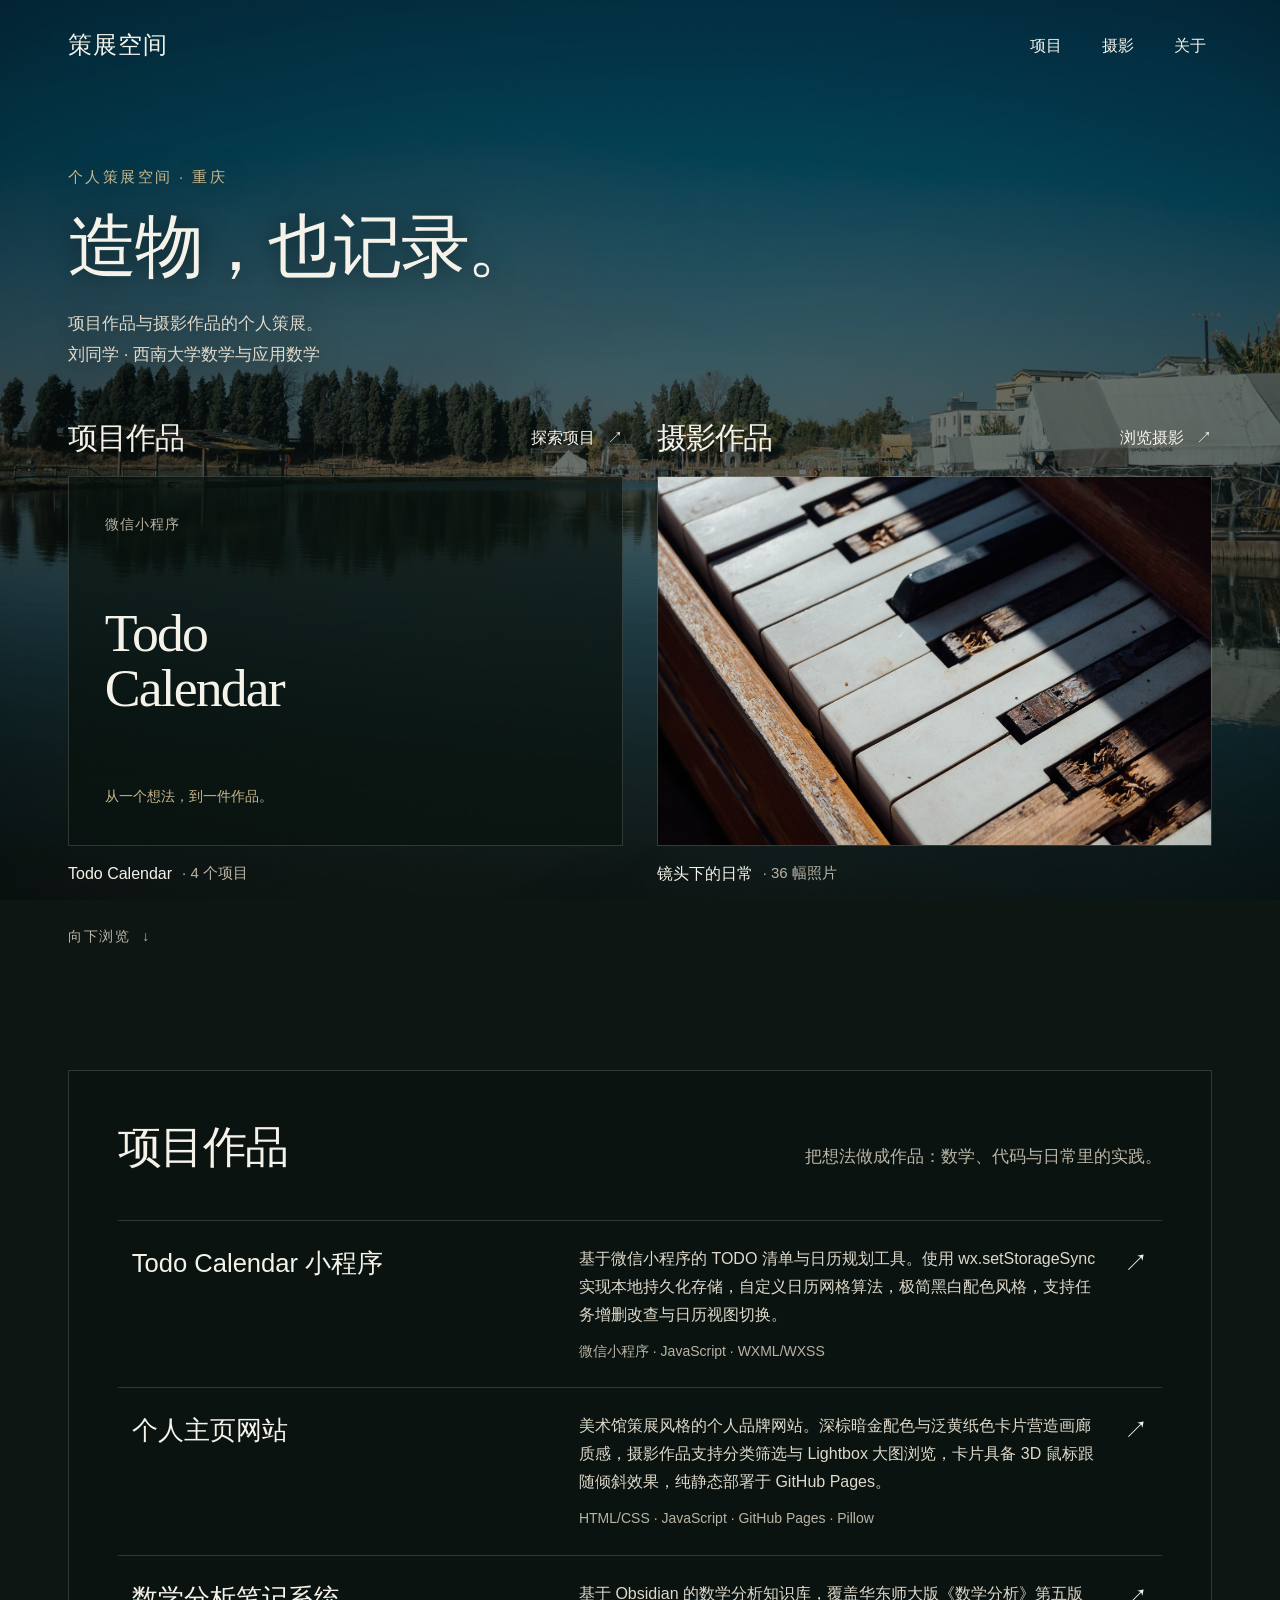
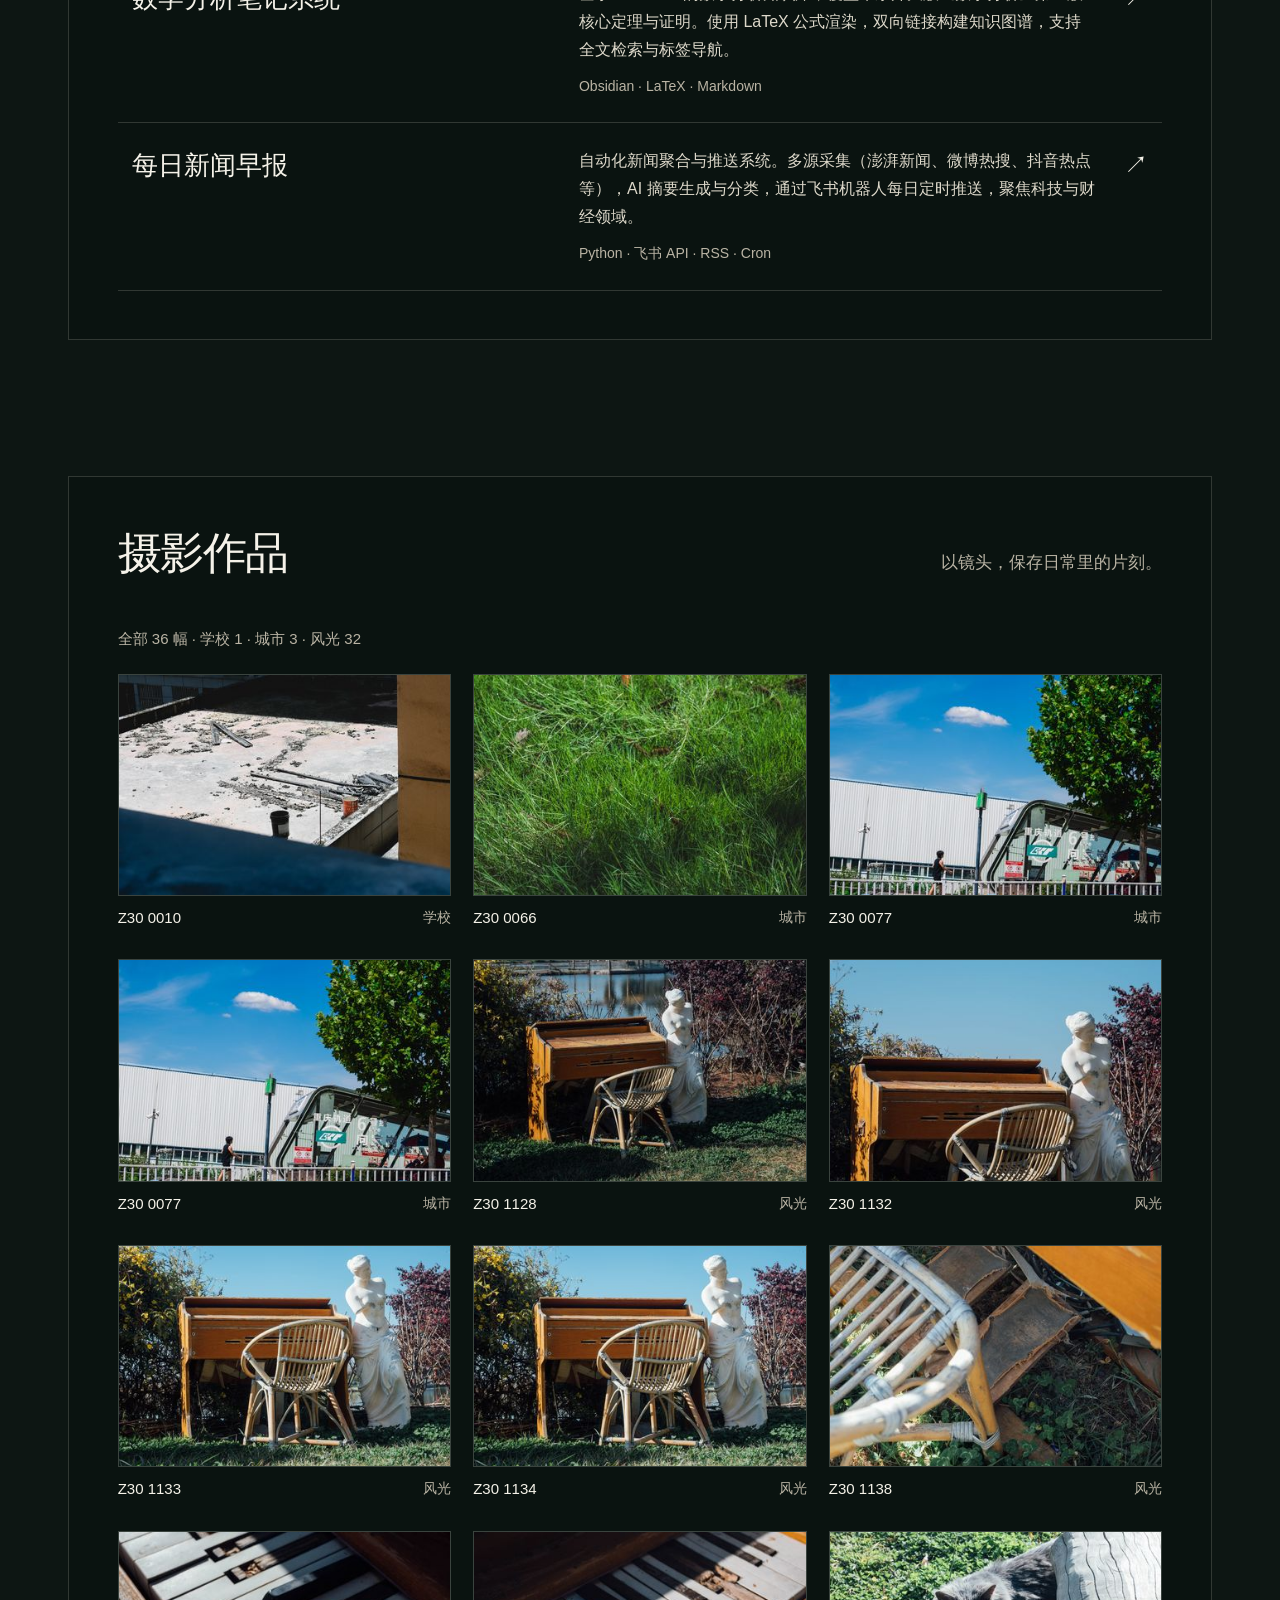
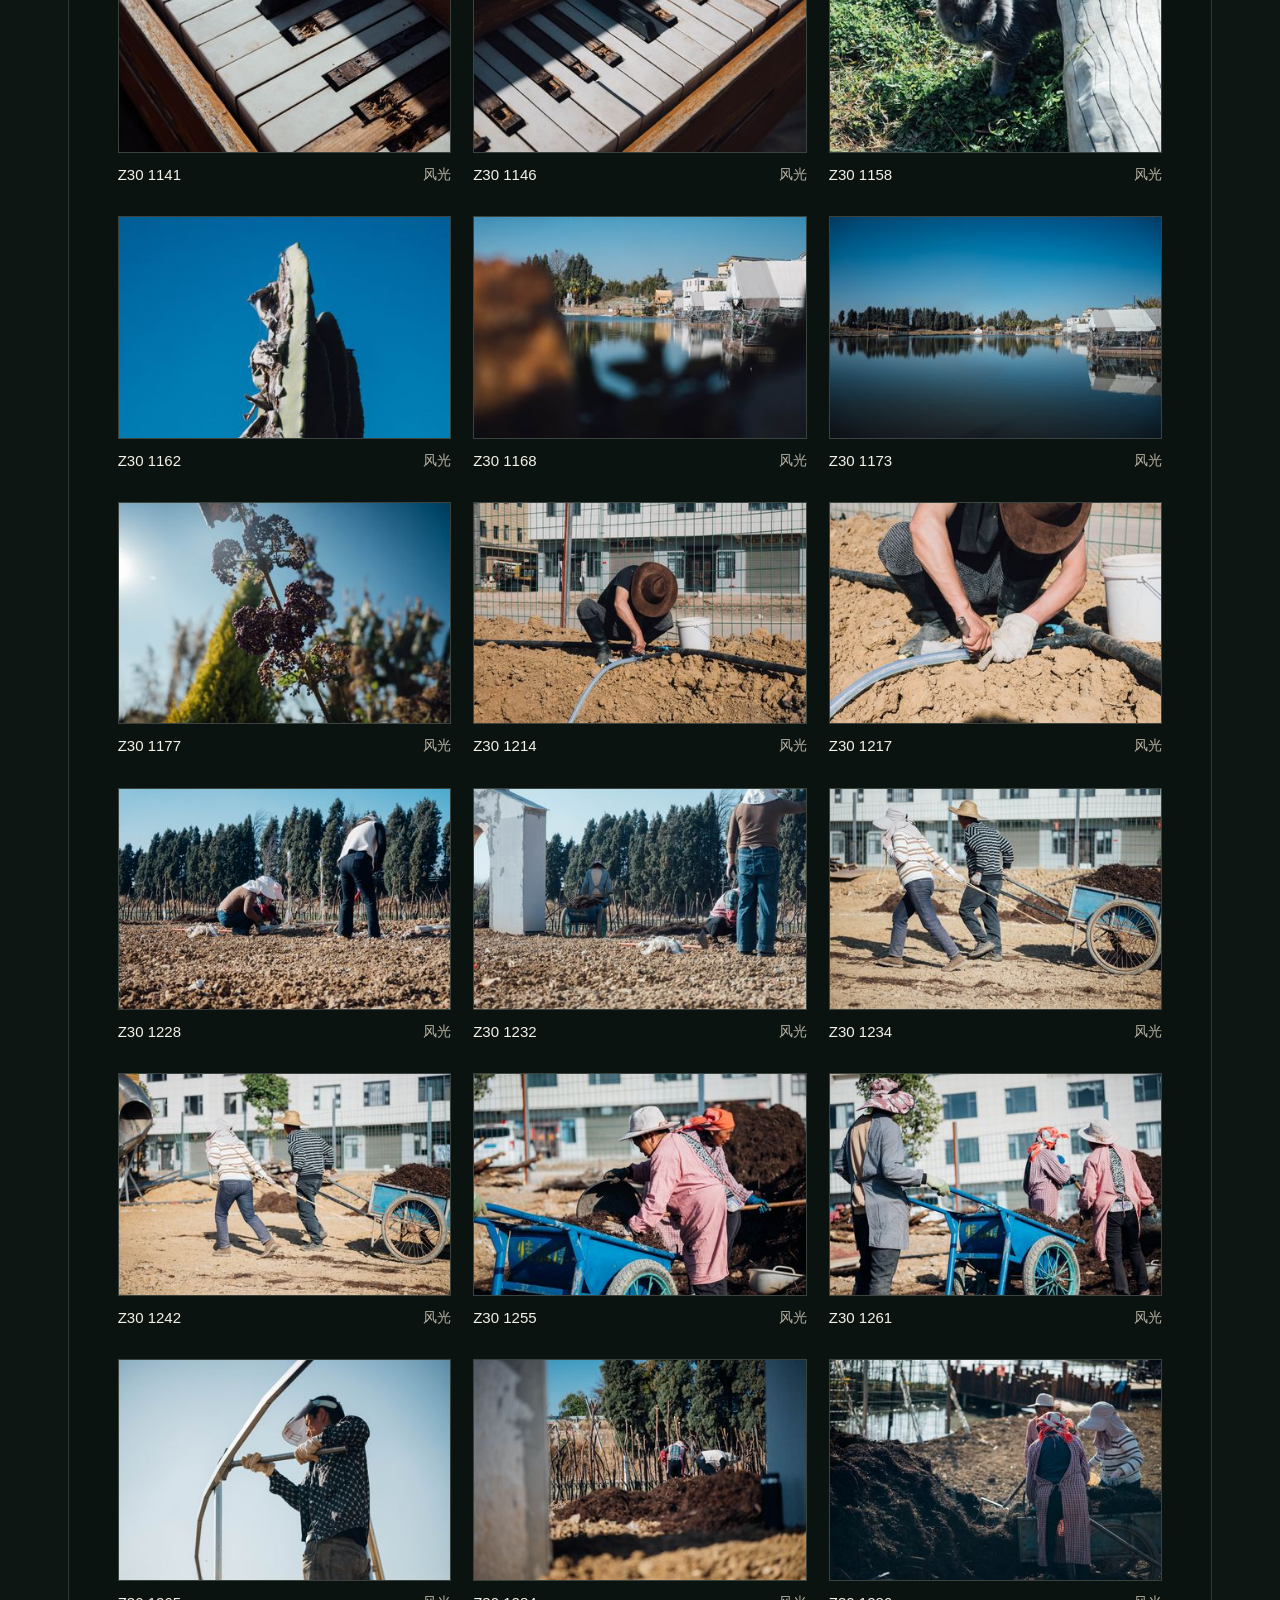
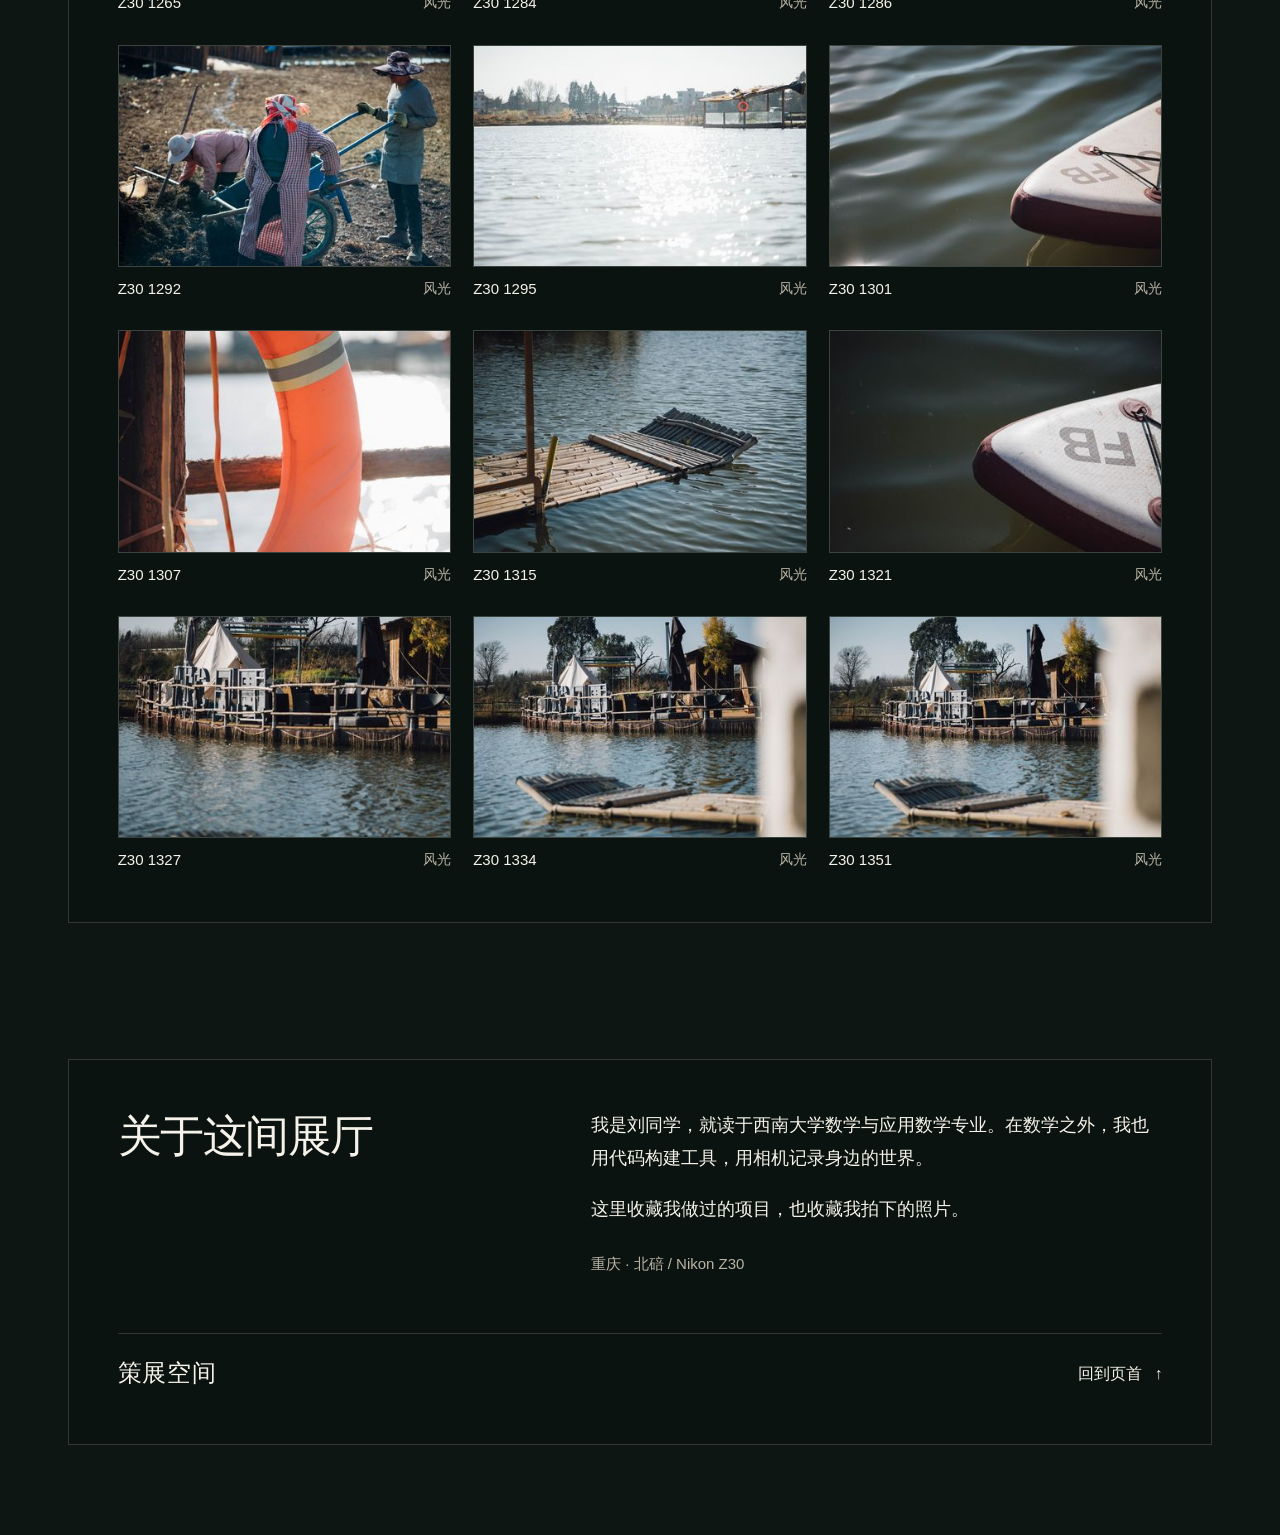
==== demo-wallpaper.html @ 6411c8fb "feat: add full-viewport wallpaper demo with rotating local wallpapers Independent demo-wallpaper pag" ====
<!DOCTYPE html>
<html lang="zh-CN">
<head>
  <meta charset="UTF-8">
  <meta name="viewport" content="width=device-width, initial-scale=1.0">
  <meta name="description" content="刘同学的个人策展空间：全屏壁纸背景下的项目作品与摄影作品。">
  <meta name="theme-color" content="#0b1310">
  <title>策展空间 · 项目与摄影（壁纸版）</title>
  <link rel="icon" href="data:image/svg+xml,%3Csvg xmlns='http://www.w3.org/2000/svg' viewBox='0 0 80 80'%3E%3Crect width='80' height='80' fill='%23192521'/%3E%3Ctext x='40' y='56' text-anchor='middle' font-size='48' fill='%23F2F3EF' font-family='serif'%3E策%3C/text%3E%3C/svg%3E">
  <link rel="stylesheet" href="css/reset.css">
  <link rel="stylesheet" href="css/demo-wallpaper.css">
  <noscript><style>.js-loading { display: none; }</style></noscript>
  <script src="js/demo-wallpaper.js" defer></script>
</head>
<body>
  <div class="wallpaper" aria-hidden="true">
    <div class="wallpaper__image" id="wallpaper-image"></div>
    <div class="wallpaper__scrim"></div>
  </div>

  <a class="skip-link" href="#main">跳到作品</a>

  <header class="hero" id="home">
    <div class="shell">
      <div class="site-nav" data-enter style="--enter-delay: 0ms">
        <a class="wordmark" href="#home" aria-label="策展空间，返回页首">策展空间</a>
        <nav class="site-nav__links" aria-label="主导航">
          <a href="#projects">项目</a>
          <a href="#photography">摄影</a>
          <a href="#about">关于</a>
        </nav>
      </div>

      <div class="hero__intro">
        <p class="hero__eyebrow" data-enter style="--enter-delay: 60ms">个人策展空间 · 重庆</p>
        <h1 data-enter style="--enter-delay: 120ms">造物，也记录。</h1>
        <p class="hero__lede" data-enter style="--enter-delay: 180ms">项目作品与摄影作品的个人策展。<br>刘同学 · 西南大学数学与应用数学</p>
      </div>

      <div class="portals">
        <article class="portal" data-enter style="--enter-delay: 240ms">
          <div class="portal__heading">
            <h2>项目作品</h2>
            <a class="action-link" href="#projects">探索项目 <span aria-hidden="true">↗</span></a>
          </div>
          <a class="portal__media project-cover" id="featured-project-cover" href="#projects" aria-label="查看项目作品">
            <span class="project-cover__kind" id="featured-project-kind">微信小程序</span>
            <span class="project-cover__title" id="featured-project-name" aria-hidden="true">Todo<br>Calendar</span>
            <span class="project-cover__note">从一个想法，到一件作品。</span>
          </a>
          <p class="portal__caption">
            <span id="featured-project-title">Todo Calendar</span>
            <span class="portal__meta" id="project-count">· 4 个项目</span>
          </p>
        </article>

        <article class="portal" data-enter style="--enter-delay: 300ms">
          <div class="portal__heading">
            <h2>摄影作品</h2>
            <a class="action-link" href="#photography">浏览摄影 <span aria-hidden="true">↗</span></a>
          </div>
          <a class="portal__media photo-cover" href="#photography" aria-label="浏览摄影作品">
            <img id="featured-photo" src="photos/full/photo_048.jpg" alt="摄影作品：旧钢琴琴键" width="2000" height="1333" fetchpriority="high">
          </a>
          <p class="portal__caption">
            <span>镜头下的日常</span>
            <span class="portal__meta" id="photo-count">· 36 幅照片</span>
          </p>
        </article>
      </div>

      <p class="hero__scroll" data-enter style="--enter-delay: 360ms">向下浏览 <span aria-hidden="true">↓</span></p>
    </div>
  </header>

  <main id="main">
    <section class="chapter" id="projects" aria-labelledby="projects-heading">
      <div class="shell">
        <div class="panel reveal">
          <div class="section-heading">
            <h2 id="projects-heading">项目作品</h2>
            <p>把想法做成作品：数学、代码与日常里的实践。</p>
          </div>
          <div class="project-list" id="wallpaper-projects" aria-live="polite">
            <p class="status js-loading">正在整理项目作品…</p>
          </div>
          <noscript>
            <p class="status">启用 JavaScript 后可浏览完整项目清单。页面介绍与两个入口仍可阅读，也可以访问 <a href="index.html#projects">正式首页的项目区</a>。</p>
          </noscript>
        </div>
      </div>
    </section>

    <section class="chapter" id="photography" aria-labelledby="photography-heading">
      <div class="shell">
        <div class="panel reveal">
          <div class="section-heading">
            <h2 id="photography-heading">摄影作品</h2>
            <p>以镜头，保存日常里的片刻。</p>
          </div>
          <p class="photo-summary" id="wallpaper-photo-summary" aria-live="polite"></p>
          <div class="photo-grid" id="wallpaper-photos" aria-live="polite">
            <p class="status js-loading">正在整理摄影作品…</p>
          </div>
          <noscript>
            <p class="status">摄影合集需要启用 JavaScript。页面介绍与两个入口仍可正常阅读，也可以访问 <a href="index.html#photography">正式首页的摄影区</a>。</p>
          </noscript>
        </div>
      </div>
    </section>

    <section class="chapter chapter--about" id="about" aria-labelledby="about-heading">
      <div class="shell">
        <div class="panel panel--about reveal">
          <div class="about-content">
            <h2 id="about-heading">关于这间展厅</h2>
            <div class="about-copy">
              <p>我是刘同学，就读于西南大学数学与应用数学专业。在数学之外，我也用代码构建工具，用相机记录身边的世界。</p>
              <p>这里收藏我做过的项目，也收藏我拍下的照片。</p>
              <span class="about-location">重庆 · 北碚 / Nikon Z30</span>
            </div>
          </div>
          <footer class="site-footer">
            <a class="wordmark" href="#home">策展空间</a>
            <a class="action-link" href="#home">回到页首 <span aria-hidden="true">↑</span></a>
          </footer>
        </div>
      </div>
    </section>
  </main>
</body>
</html>
---- css/demo-wallpaper.css ----
/* Full-viewport wallpaper demo; production styles stay untouched.
   Background mechanism adapted from dmego/home.github.io (MIT, Copyright (c) 2017 Dmego):
   fixed cover image layer, separate dark scrim, content scrolling above.
   Implementation and styles are written for this project. */
:root {
  --wp-ink: #f5f2e9;
  --wp-ink-soft: #ded9cb;
  --wp-ink-muted: #bab4a5;
  --wp-brass: #c8b88f;
  --wp-scrim-opacity: 0.55;
  --wp-panel: rgba(11, 20, 16, 0.78);
  --wp-line: rgba(245, 242, 233, 0.16);
  --wp-serif: "Songti SC", "STSong", "Noto Serif SC", "SimSun", Georgia, serif;
  --wp-sans: "PingFang SC", "Microsoft YaHei", "Segoe UI", -apple-system, BlinkMacSystemFont, sans-serif;
  --wp-gap: clamp(18px, 2.6vw, 36px);
}

html {
  scroll-behavior: smooth;
  scroll-padding-top: 24px;
  background-color: #0d1613;
}

body {
  position: relative;
  min-height: 100vh;
  overflow-x: hidden;
  color: var(--wp-ink);
  font-family: var(--wp-sans);
  font-size: 17px;
  line-height: 1.75;
  background: transparent;
  -webkit-font-smoothing: antialiased;
}

a { text-underline-offset: .25em; }
a:focus-visible { outline: 2px solid var(--wp-brass); outline-offset: 5px; }

.shell {
  width: 100%;
  max-width: 1240px;
  margin-inline: auto;
  padding-inline: clamp(20px, 4vw, 48px);
}

/* Fixed wallpaper layer: image below scrim, neither receives pointer events.
   The CSS default is the first entry of WALLPAPERS in js/demo-wallpaper.js. */
.wallpaper {
  position: fixed;
  top: 0;
  left: 0;
  width: 100%;
  height: 100vh;
  height: 100lvh;
  z-index: 0;
  overflow: hidden;
  background: #0d1613;
  pointer-events: none;
}

.wallpaper__image {
  position: absolute;
  inset: 0;
  background-color: #0d1613;
  background-image: url("../photos/full/photo_053.jpg");
  background-position: center center;
  background-size: cover;
  background-repeat: no-repeat;
}

.wallpaper__scrim {
  position: absolute;
  inset: 0;
  background: #071009;
  opacity: var(--wp-scrim-opacity);
}

header,
main { position: relative; z-index: 1; }

.skip-link {
  position: fixed;
  top: 12px;
  left: 12px;
  z-index: 20;
  padding: 10px 16px;
  color: #0b1310;
  background: var(--wp-ink);
  transform: translateY(-180%);
}
.skip-link:focus { transform: translateY(0); }

/* Hero */
.hero {
  min-height: 100svh;
  padding-bottom: clamp(36px, 6vh, 68px);
  display: flex;
  flex-direction: column;
  justify-content: center;
}
.site-nav {
  min-height: 92px;
  display: flex;
  align-items: center;
  justify-content: space-between;
  gap: 24px;
}
.wordmark {
  font-family: var(--wp-serif);
  font-size: 24px;
  line-height: 1.3;
  letter-spacing: .035em;
  white-space: nowrap;
}
.site-nav__links { display: flex; align-items: center; gap: 28px; }
.site-nav__links a {
  min-width: 44px;
  min-height: 44px;
  display: inline-flex;
  align-items: center;
  justify-content: center;
  font-size: 16px;
}
.site-nav__links a:hover { color: var(--wp-brass); }

.hero__intro {
  max-width: 900px;
  padding-block: clamp(44px, 8vh, 104px) clamp(32px, 5vh, 56px);
  text-shadow: 0 1px 24px rgba(4, 10, 7, .55);
}
.hero__eyebrow {
  margin-bottom: 18px;
  color: var(--wp-brass);
  font-size: 15px;
  letter-spacing: .16em;
}
h1,
h2 {
  font-family: var(--wp-serif);
  font-weight: 400;
  letter-spacing: -.035em;
}
h1 {
  font-size: clamp(38px, 5.4vw, 78px);
  line-height: 1.12;
}
.hero__lede {
  margin-top: 22px;
  max-width: 32em;
  color: var(--wp-ink-soft);
  line-height: 1.85;
}

.portals {
  display: grid;
  grid-template-columns: repeat(2, minmax(0, 1fr));
  gap: var(--wp-gap);
}
.portal { min-width: 0; }
.portal__heading {
  display: flex;
  align-items: center;
  justify-content: space-between;
  gap: 16px;
  margin-bottom: 16px;
}
.portal__heading h2 { font-size: 30px; line-height: 1.3; }
.action-link {
  min-height: 44px;
  display: inline-flex;
  align-items: center;
  gap: 12px;
  font-size: 16px;
}
.action-link span { display: inline-block; }
.portal__media {
  width: 100%;
  aspect-ratio: 3 / 2;
  display: flex;
  overflow: hidden;
  border: 1px solid var(--wp-line);
}
.project-cover {
  flex-direction: column;
  align-items: flex-start;
  justify-content: space-between;
  padding: clamp(22px, 2.8vw, 40px);
  background: rgba(9, 18, 14, .72);
}
.project-cover__kind { color: var(--wp-ink-muted); font-size: 14px; letter-spacing: .08em; }
.project-cover__title {
  font-family: Georgia, var(--wp-serif);
  font-size: clamp(36px, 4.2vw, 62px);
  line-height: 1.02;
  letter-spacing: -.035em;
}
.project-cover__title span { display: block; }
.project-cover__note { color: var(--wp-brass); font-size: 14px; }
.photo-cover img {
  width: 100%;
  height: 100%;
  object-fit: cover;
  object-position: center 55%;
}
.portal__caption {
  display: flex;
  flex-wrap: wrap;
  gap: 4px 10px;
  margin-top: 14px;
  font-size: 16px;
}
.portal__meta { color: var(--wp-ink-muted); font-size: 15px; }

.hero__scroll {
  margin-top: clamp(28px, 4vh, 44px);
  color: var(--wp-ink-muted);
  font-size: 14px;
  letter-spacing: .12em;
}
.hero__scroll span { display: inline-block; margin-left: 6px; }

/* Chapters: translucent panels let the wallpaper remain visible at the edges and between sections. */
.chapter { padding-block: clamp(36px, 5.5vw, 68px); }
.chapter--about { padding-bottom: clamp(48px, 7vw, 96px); }
.panel {
  padding: clamp(22px, 3.8vw, 52px);
  background: var(--wp-panel);
  border: 1px solid var(--wp-line);
}
.section-heading {
  display: flex;
  align-items: baseline;
  justify-content: space-between;
  gap: 24px;
  margin-bottom: clamp(28px, 4vw, 44px);
}
.section-heading h2,
.about-content h2 { font-size: clamp(30px, 3.4vw, 46px); line-height: 1.28; }
.section-heading p { max-width: 30em; color: var(--wp-ink-muted); }

.project-list { border-bottom: 1px solid var(--wp-line); }
.project-entry {
  display: grid;
  grid-template-columns: minmax(0, .9fr) minmax(0, 1.1fr) 28px;
  gap: 24px;
  align-items: start;
  padding: 24px 14px;
  border-top: 1px solid var(--wp-line);
}
.project-entry h3 {
  font-size: clamp(21px, 2vw, 27px);
  font-weight: 500;
  line-height: 1.45;
}
.project-entry__description { max-width: 48em; color: var(--wp-ink-soft); font-size: 16px; }
.project-entry__tags { margin-top: 10px; color: var(--wp-ink-muted); font-size: 14px; }
.project-entry__arrow { justify-self: end; font-size: 24px; line-height: 1.5; }

.photo-summary { margin-bottom: 22px; color: var(--wp-ink-muted); font-size: 15px; }
.photo-grid {
  display: grid;
  grid-template-columns: repeat(3, minmax(0, 1fr));
  gap: 28px 22px;
}
.photo-work { min-width: 0; margin: 0; }
.photo-work img {
  width: 100%;
  height: auto;
  aspect-ratio: 3 / 2;
  object-fit: cover;
  background: #16211c;
  border: 1px solid var(--wp-line);
}
.photo-work figcaption {
  display: flex;
  flex-wrap: wrap;
  justify-content: space-between;
  gap: 2px 14px;
  margin-top: 9px;
  font-size: 15px;
}
.photo-work__category { color: var(--wp-ink-muted); font-size: 14px; }

.status { padding-block: 16px; color: var(--wp-ink-soft); }
.status a { text-decoration: underline; }
.photo-grid > .status { grid-column: 1 / -1; }

.about-content {
  display: grid;
  grid-template-columns: .85fr 1.15fr;
  gap: clamp(24px, 4vw, 56px);
}
.about-copy p { max-width: 36em; font-size: 18px; line-height: 1.85; }
.about-copy p + p { margin-top: 18px; }
.about-location { display: block; margin-top: 24px; color: var(--wp-ink-muted); font-size: 15px; }
.site-footer {
  display: flex;
  align-items: center;
  justify-content: space-between;
  gap: 24px;
  margin-top: clamp(32px, 5vw, 56px);
  padding-top: 18px;
  border-top: 1px solid var(--wp-line);
}

/* Restrained feedback, limited to transform/opacity and disabled for reduced motion. */
@media (prefers-reduced-motion: no-preference) {
  [data-enter] {
    animation: wallpaper-rise 700ms cubic-bezier(.22, 1, .36, 1) both;
    animation-delay: var(--enter-delay, 0ms);
  }
  .reveal.is-revealed { animation: wallpaper-rise 700ms cubic-bezier(.22, 1, .36, 1) both; }
  .action-link span,
  .project-entry__arrow { transition: transform 180ms ease-out; }
  .action-link:hover span,
  .action-link:focus-visible span,
  .project-entry:hover .project-entry__arrow,
  .project-entry:focus-visible .project-entry__arrow { transform: translate(3px, -3px); }
  .photo-cover img { transition: transform 240ms ease-out; }
  .photo-cover:hover img,
  .photo-cover:focus-visible img { transform: scale(1.02); }
  .project-entry { transition: background-color 180ms ease-out; }
  .project-entry:hover { background: rgba(245, 242, 233, .05); }
  .photo-work img { transition: transform 240ms ease-out; }
  .photo-work:hover img { transform: scale(1.015); }
}

@keyframes wallpaper-rise {
  from { opacity: 0; transform: translateY(18px); }
  to { opacity: 1; transform: translateY(0); }
}

@media (prefers-reduced-motion: reduce) {
  html { scroll-behavior: auto; }
  .skip-link { transition: none; }
}

@media (max-width: 900px) {
  .hero { justify-content: flex-start; }
  .hero__intro { padding-block: clamp(36px, 7vh, 76px) clamp(26px, 4vh, 44px); }
  .photo-grid { grid-template-columns: repeat(2, minmax(0, 1fr)); }
  .project-entry { grid-template-columns: minmax(0, .9fr) minmax(0, 1.1fr) 22px; gap: 18px; }
  .about-content { grid-template-columns: 1fr; gap: 20px; }
}

@media (max-width: 540px) {
  body { font-size: 16px; }
  .shell { padding-inline: 16px; }
  .site-nav { min-height: 68px; gap: 12px; }
  .wordmark { font-size: 20px; }
  .site-nav__links { gap: 10px; }
  .site-nav__links a { min-width: 44px; font-size: 15px; }
  .hero { padding-bottom: 30px; }
  .hero__intro { padding-block: 34px 24px; }
  .hero__eyebrow { margin-bottom: 12px; font-size: 13px; }
  h1 { font-size: clamp(34px, 9vw, 44px); }
  .hero__lede { margin-top: 14px; font-size: 16px; }
  .portals { gap: 12px; }
  .portal__heading { flex-direction: column; align-items: flex-start; gap: 0; margin-bottom: 8px; }
  .portal__heading h2 { font-size: 23px; }
  .action-link { font-size: 14px; gap: 8px; }
  .portal__media { aspect-ratio: 1 / 1; }
  .project-cover { padding: 14px; }
  .project-cover__title { font-size: clamp(19px, 5.8vw, 27px); }
  .project-cover__kind { font-size: 12px; letter-spacing: .04em; }
  .project-cover__note { display: none; }
  .portal__caption { flex-direction: column; gap: 0; margin-top: 10px; font-size: 15px; line-height: 1.5; }
  .portal__meta { font-size: 14px; }
  .hero__scroll { margin-top: 22px; font-size: 13px; }
  .chapter { padding-block: 20px; }
  .chapter--about { padding-bottom: 32px; }
  .panel { padding: 18px 16px; }
  .section-heading { flex-direction: column; align-items: flex-start; gap: 8px; margin-bottom: 24px; }
  .section-heading h2,
  .about-content h2 { font-size: 30px; }
  .section-heading p { font-size: 15px; }
  .project-entry { grid-template-columns: minmax(0, 1fr) 22px; gap: 10px; padding: 18px 6px; }
  .project-entry h3 { font-size: 21px; }
  .project-entry__body { grid-column: 1 / -1; grid-row: 2; }
  .project-entry__arrow { grid-column: 2; grid-row: 1; font-size: 22px; }
  .project-entry__description { font-size: 15px; }
  .project-entry__tags { margin-top: 8px; font-size: 13px; }
  .photo-summary { margin-bottom: 16px; font-size: 14px; }
  .photo-grid { gap: 20px 12px; }
  .photo-work figcaption { flex-direction: column; gap: 0; font-size: 14px; }
  .photo-work__category { font-size: 13px; }
  .about-copy p { font-size: 16px; }
  .about-location { margin-top: 18px; font-size: 14px; }
  .site-footer { margin-top: 28px; }
}
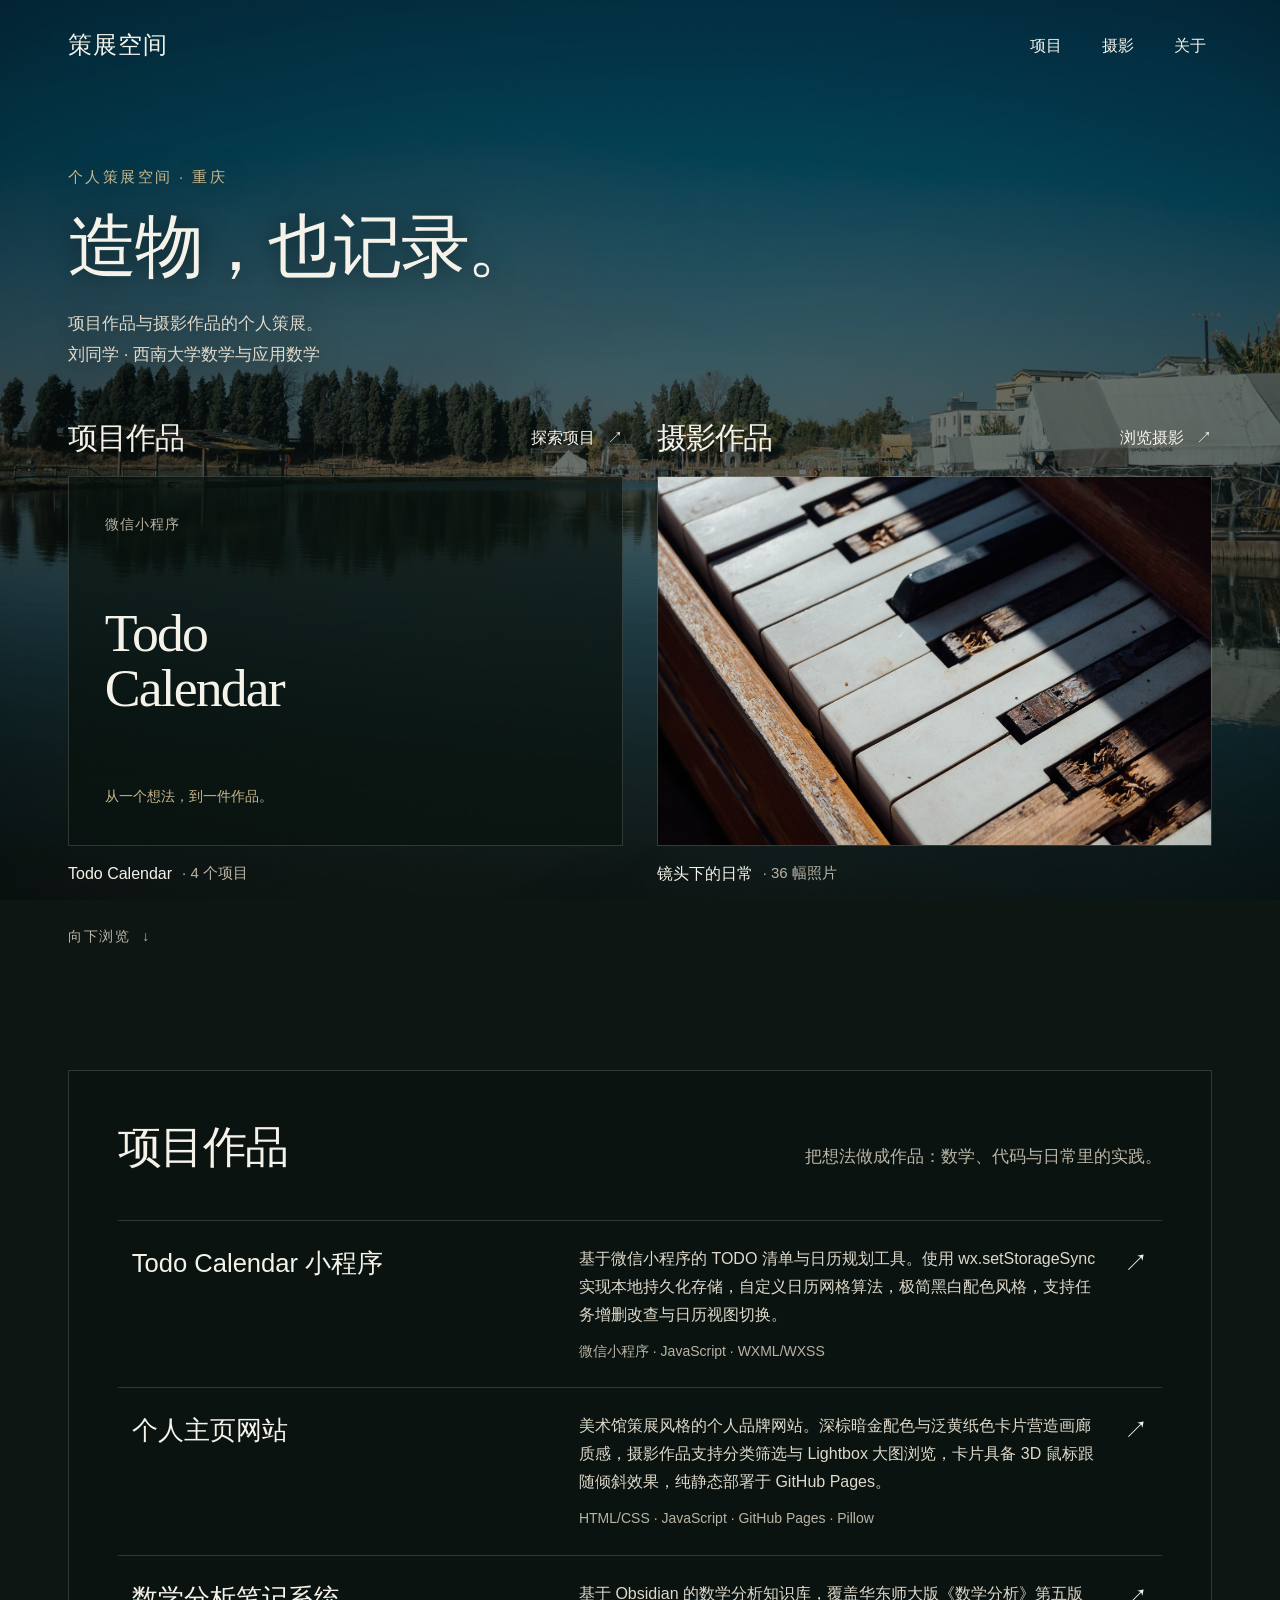
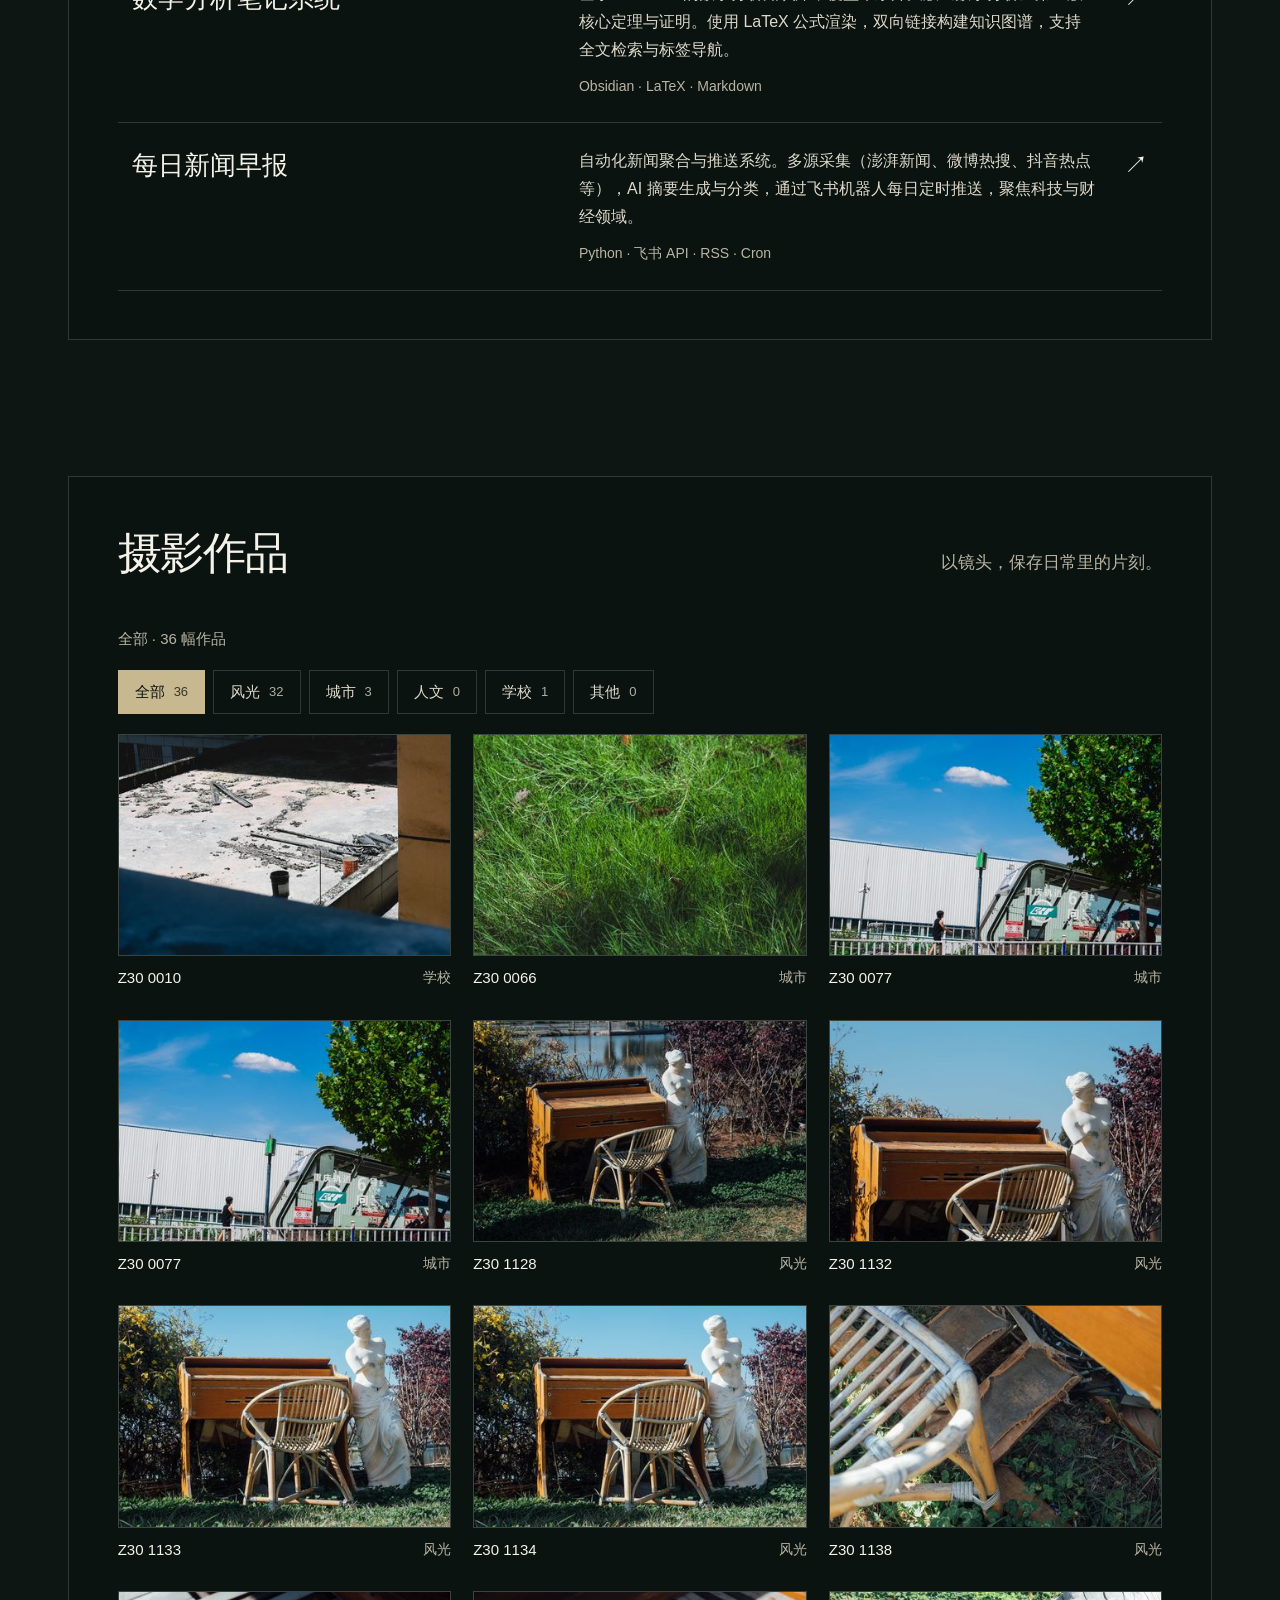
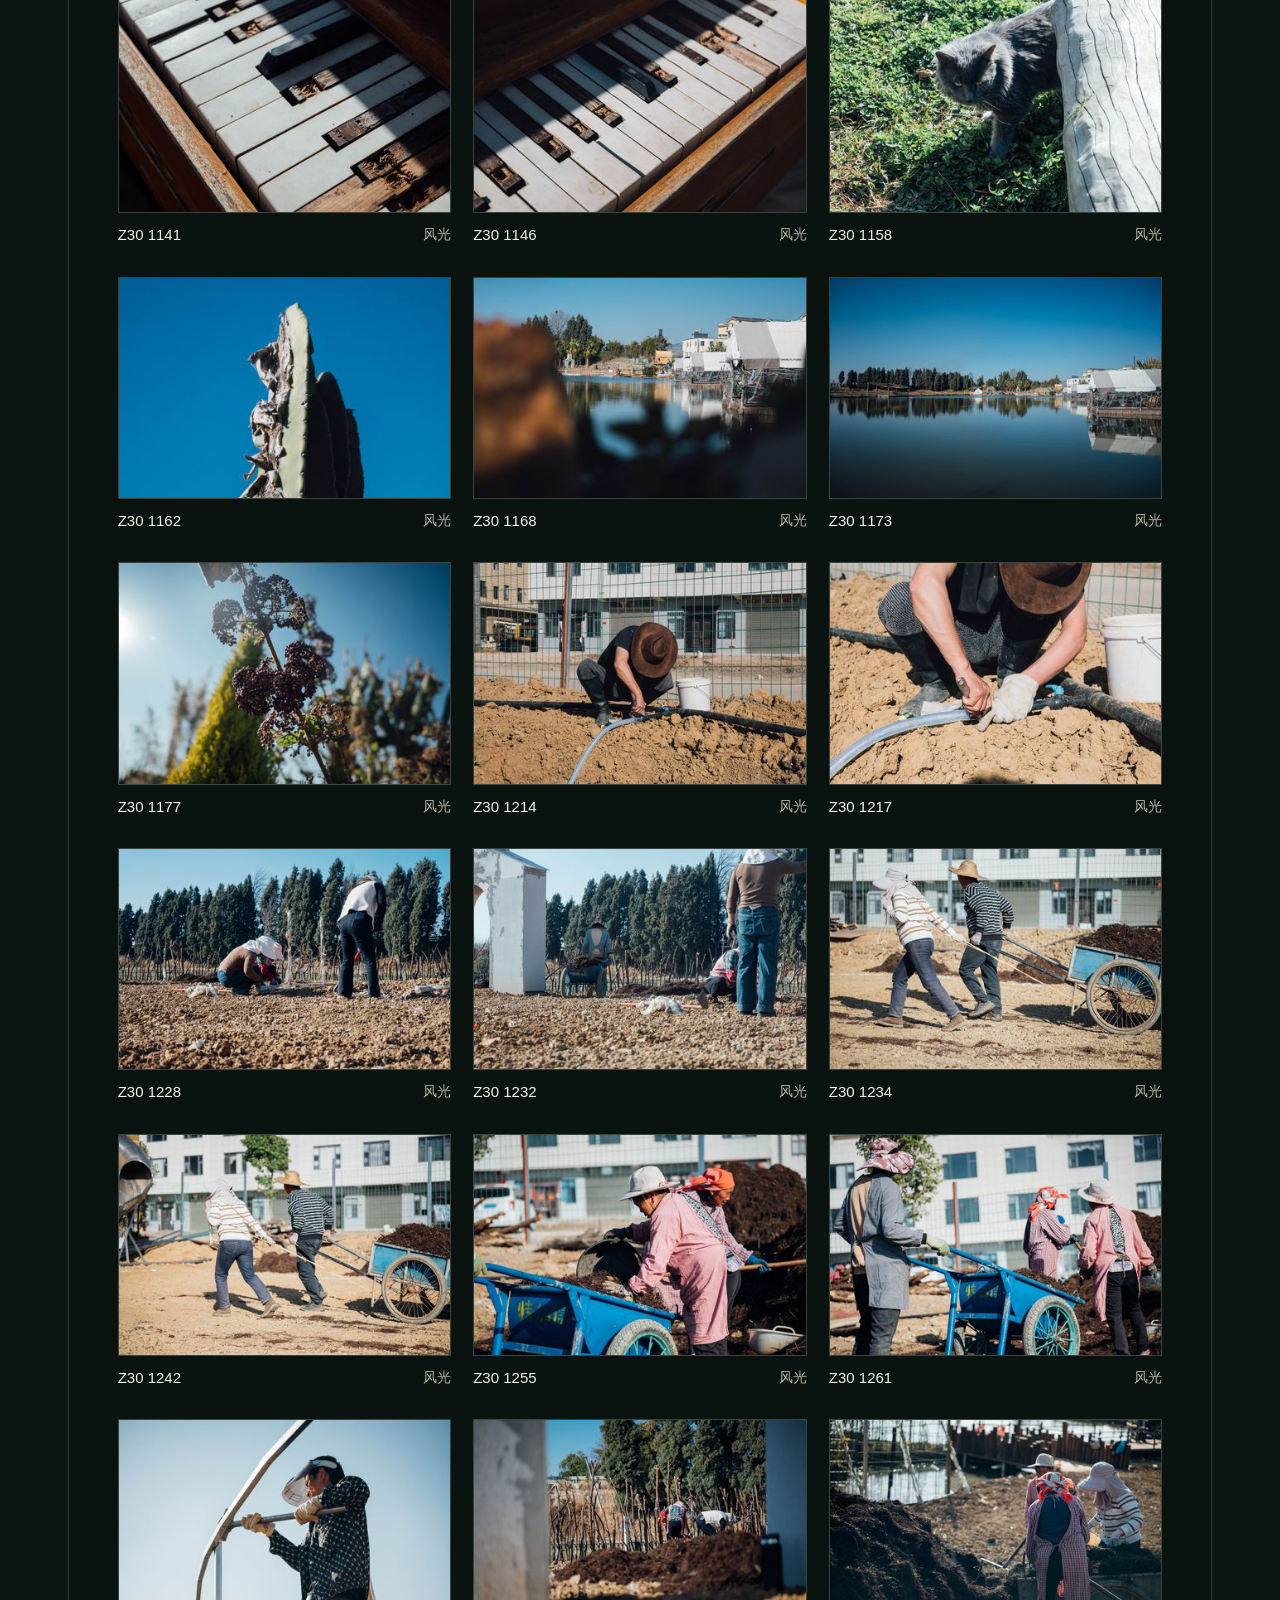
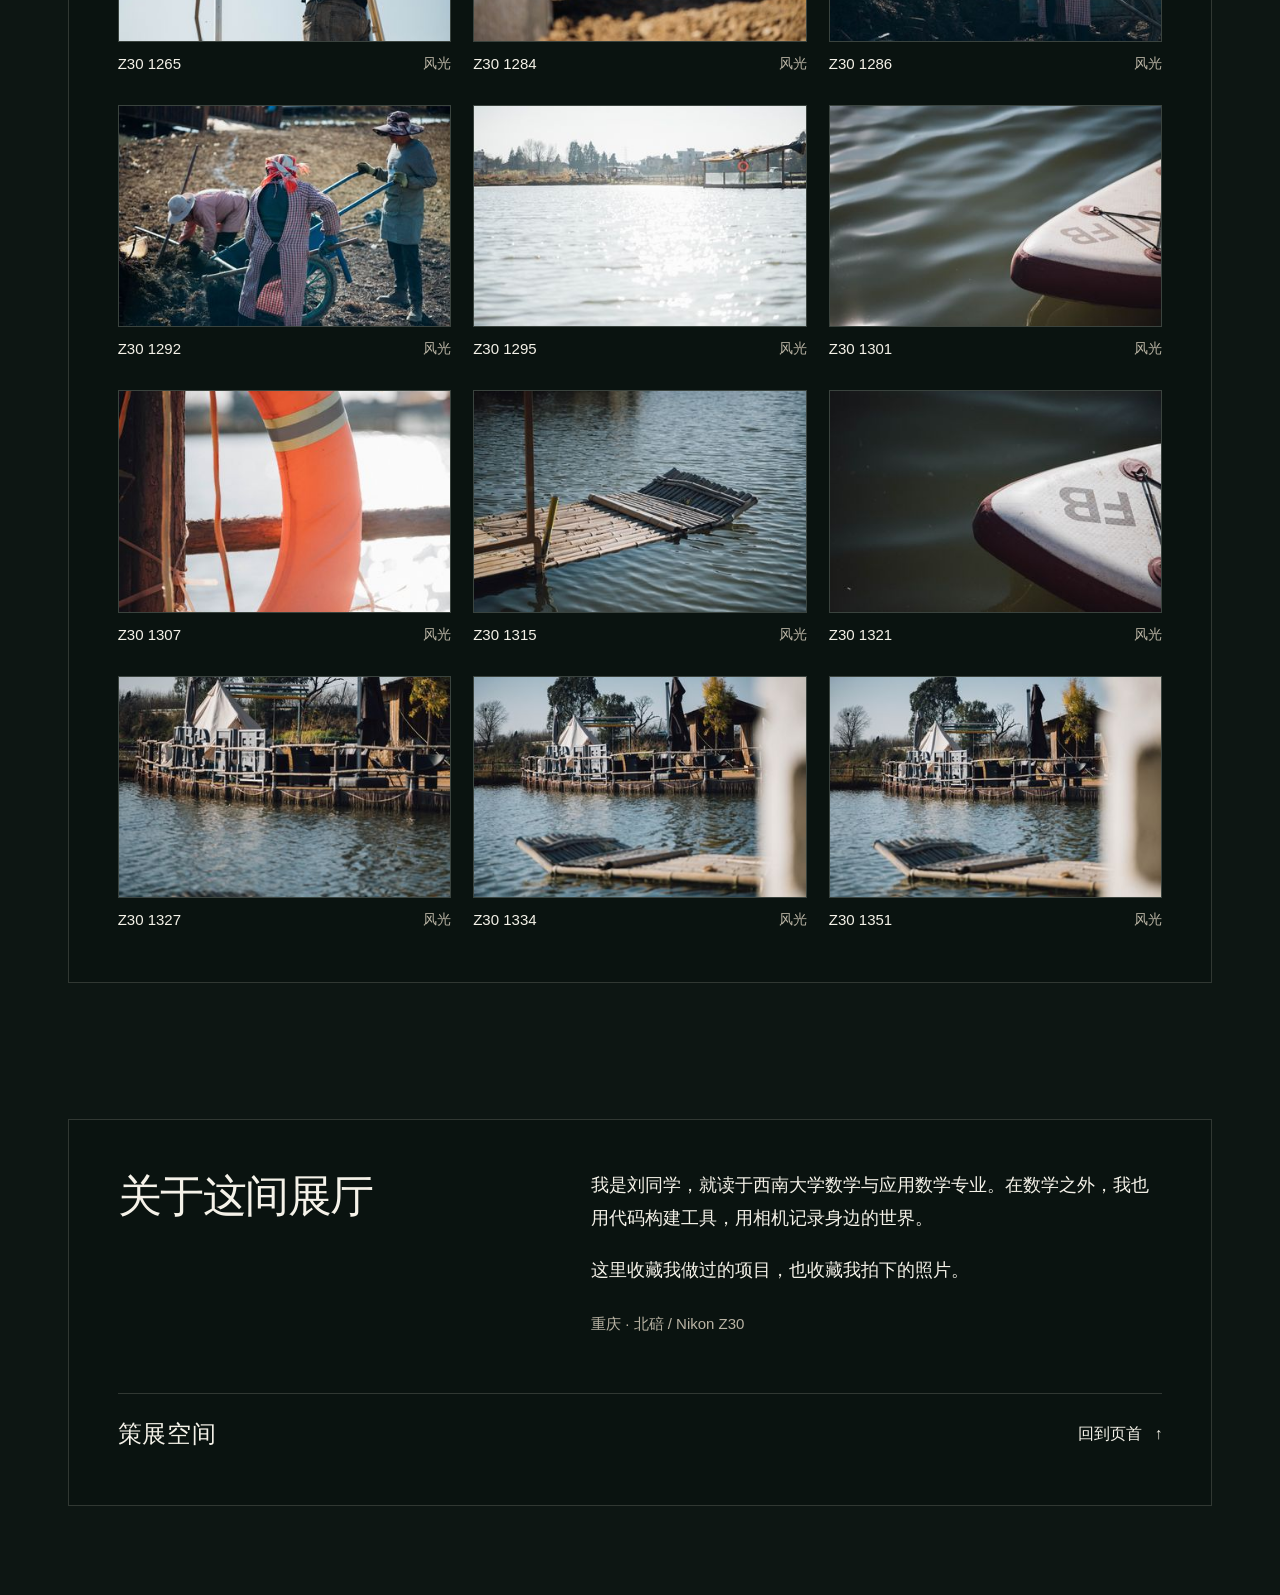
==== commit 3bcda423: "feat: add photo filters and dialog viewer to wallpaper demo Photography section now defaults to all " ====
--- a/demo-wallpaper.html
+++ b/demo-wallpaper.html
@@ -99,11 +99,12 @@
             <p>以镜头，保存日常里的片刻。</p>
           </div>
           <p class="photo-summary" id="wallpaper-photo-summary" aria-live="polite"></p>
+          <div class="photo-filters" id="wallpaper-photo-filters" role="group" aria-label="筛选摄影作品" hidden></div>
           <div class="photo-grid" id="wallpaper-photos" aria-live="polite">
             <p class="status js-loading">正在整理摄影作品…</p>
           </div>
           <noscript>
-            <p class="status">摄影合集需要启用 JavaScript。页面介绍与两个入口仍可正常阅读，也可以访问 <a href="index.html#photography">正式首页的摄影区</a>。</p>
+            <p class="status">摄影合集需要启用 JavaScript。页面介绍与两个入口仍可正常阅读，也可以访问 <a href="index.html#gallery">正式首页的摄影区</a>。</p>
           </noscript>
         </div>
       </div>
@@ -128,5 +129,25 @@
       </div>
     </section>
   </main>
+
+  <dialog class="photo-viewer" id="wallpaper-viewer" aria-labelledby="viewer-title" aria-describedby="viewer-counter">
+    <div class="photo-viewer__toolbar">
+      <span>摄影作品</span>
+      <button class="viewer-control" id="viewer-close" type="button" aria-label="关闭大图" autofocus>关闭 <span aria-hidden="true">×</span></button>
+    </div>
+    <figure class="photo-viewer__figure">
+      <img id="viewer-image" alt="">
+      <figcaption class="photo-viewer__caption">
+        <div><h2 id="viewer-title"></h2><p id="viewer-category"></p></div>
+        <p id="viewer-counter" aria-live="polite"></p>
+      </figcaption>
+    </figure>
+    <p class="photo-viewer__status" id="viewer-status" role="status" hidden></p>
+    <div class="photo-viewer__navigation">
+      <button class="viewer-control" id="viewer-prev" type="button" aria-label="上一张"><span aria-hidden="true">←</span> 上一张</button>
+      <span class="photo-viewer__hint">方向键切换 · Esc 关闭</span>
+      <button class="viewer-control" id="viewer-next" type="button" aria-label="下一张">下一张 <span aria-hidden="true">→</span></button>
+    </div>
+  </dialog>
 </body>
 </html>
--- a/css/demo-wallpaper.css
+++ b/css/demo-wallpaper.css
@@ -34,7 +34,8 @@
 }
 
 a { text-underline-offset: .25em; }
-a:focus-visible { outline: 2px solid var(--wp-brass); outline-offset: 5px; }
+a:focus-visible,
+button:focus-visible { outline: 2px solid var(--wp-brass); outline-offset: 5px; }
 
 .shell {
   width: 100%;
@@ -256,13 +257,30 @@
 .project-entry__tags { margin-top: 10px; color: var(--wp-ink-muted); font-size: 14px; }
 .project-entry__arrow { justify-self: end; font-size: 24px; line-height: 1.5; }
 
-.photo-summary { margin-bottom: 22px; color: var(--wp-ink-muted); font-size: 15px; }
+.photo-summary { margin-bottom: 18px; color: var(--wp-ink-muted); font-size: 15px; }
+.photo-filters { display: flex; flex-wrap: wrap; gap: 8px; margin-bottom: 20px; }
+.photo-filters[hidden] { display: none; }
+.photo-filter {
+  min-width: 44px;
+  min-height: 44px;
+  display: inline-flex;
+  align-items: center;
+  gap: 9px;
+  padding: 8px 16px;
+  color: var(--wp-ink-soft);
+  border: 1px solid var(--wp-line);
+  font-size: 15px;
+}
+.photo-filter:hover { color: var(--wp-ink); background: rgba(245, 242, 233, .08); }
+.photo-filter[aria-pressed="true"] { color: #0b1310; background: var(--wp-brass); border-color: var(--wp-brass); }
+.photo-filter__count { font-size: 13px; opacity: .78; }
 .photo-grid {
   display: grid;
   grid-template-columns: repeat(3, minmax(0, 1fr));
   gap: 28px 22px;
 }
 .photo-work { min-width: 0; margin: 0; }
+.photo-work__open { display: block; width: 100%; padding: 0; overflow: hidden; }
 .photo-work img {
   width: 100%;
   height: auto;
@@ -284,6 +302,61 @@
 .status { padding-block: 16px; color: var(--wp-ink-soft); }
 .status a { text-decoration: underline; }
 .photo-grid > .status { grid-column: 1 / -1; }
+
+/* Native dialog viewer, dark-surface variant of the wallpaper demo. */
+.photo-viewer {
+  width: min(1200px, calc(100% - 48px));
+  max-width: none;
+  max-height: calc(100svh - 40px);
+  margin: auto;
+  padding: 24px;
+  overflow-y: auto;
+  color: var(--wp-ink);
+  background: #0b1511;
+  border: 1px solid var(--wp-line);
+}
+.photo-viewer::backdrop { background: rgba(4, 10, 7, .92); }
+.photo-viewer__toolbar,
+.photo-viewer__navigation { display: flex; align-items: center; justify-content: space-between; gap: 20px; }
+.photo-viewer__toolbar { margin-bottom: 12px; }
+.photo-viewer__toolbar > span,
+.photo-viewer__hint { color: var(--wp-ink-muted); font-size: 14px; }
+.viewer-control {
+  min-width: 44px;
+  min-height: 44px;
+  display: inline-flex;
+  align-items: center;
+  justify-content: center;
+  gap: 12px;
+  padding: 8px 14px;
+  color: var(--wp-ink);
+  background: rgba(245, 242, 233, .1);
+  border: 1px solid var(--wp-line);
+}
+.viewer-control:hover { background: rgba(245, 242, 233, .16); }
+.viewer-control:disabled { opacity: .42; cursor: default; }
+.photo-viewer__figure { margin: 0; }
+#viewer-image {
+  display: block;
+  width: auto;
+  height: auto;
+  max-width: 100%;
+  max-height: calc(100svh - 330px);
+  margin-inline: auto;
+  object-fit: contain;
+  background: #08110d;
+}
+.photo-viewer__caption {
+  display: flex;
+  align-items: flex-start;
+  justify-content: space-between;
+  gap: 20px;
+  margin-block: 18px 20px;
+}
+.photo-viewer__caption h2 { font-family: var(--wp-sans); font-size: 22px; line-height: 1.5; }
+#viewer-category, #viewer-counter { color: var(--wp-ink-muted); font-size: 15px; }
+#viewer-counter { white-space: nowrap; padding-top: 5px; }
+.photo-viewer__status { padding-bottom: 20px; color: var(--wp-ink-soft); }
 
 .about-content {
   display: grid;
@@ -319,14 +392,25 @@
   .photo-cover img { transition: transform 240ms ease-out; }
   .photo-cover:hover img,
   .photo-cover:focus-visible img { transform: scale(1.02); }
+  .photo-filter,
+  .viewer-control { transition: transform 160ms ease-out, background-color 160ms ease-out, color 160ms ease-out; }
+  .photo-filter:active,
+  .viewer-control:active { transform: scale(.97); }
+  .photo-viewer[open] { animation: viewer-enter 240ms ease-out; }
   .project-entry { transition: background-color 180ms ease-out; }
   .project-entry:hover { background: rgba(245, 242, 233, .05); }
   .photo-work img { transition: transform 240ms ease-out; }
-  .photo-work:hover img { transform: scale(1.015); }
+  .photo-work:hover img,
+  .photo-work__open:focus-visible img { transform: scale(1.015); }
 }
 
 @keyframes wallpaper-rise {
   from { opacity: 0; transform: translateY(18px); }
+  to { opacity: 1; transform: translateY(0); }
+}
+
+@keyframes viewer-enter {
+  from { opacity: 0; transform: translateY(8px); }
   to { opacity: 1; transform: translateY(0); }
 }
 
@@ -381,10 +465,19 @@
   .project-entry__description { font-size: 15px; }
   .project-entry__tags { margin-top: 8px; font-size: 13px; }
   .photo-summary { margin-bottom: 16px; font-size: 14px; }
+  .photo-filters { gap: 6px; margin-bottom: 16px; }
+  .photo-filter { padding-inline: 12px; font-size: 14px; }
+  .photo-filter__count { font-size: 12px; }
   .photo-grid { gap: 20px 12px; }
   .photo-work figcaption { flex-direction: column; gap: 0; font-size: 14px; }
   .photo-work__category { font-size: 13px; }
   .about-copy p { font-size: 16px; }
   .about-location { margin-top: 18px; font-size: 14px; }
   .site-footer { margin-top: 28px; }
-}
+  .photo-viewer { width: calc(100% - 24px); max-height: calc(100svh - 24px); padding: 14px; }
+  .photo-viewer__toolbar,
+  .photo-viewer__navigation { gap: 12px; }
+  .photo-viewer__caption { margin-block: 14px 18px; }
+  .photo-viewer__caption h2 { font-size: 20px; }
+  .photo-viewer__hint { display: none; }
+}
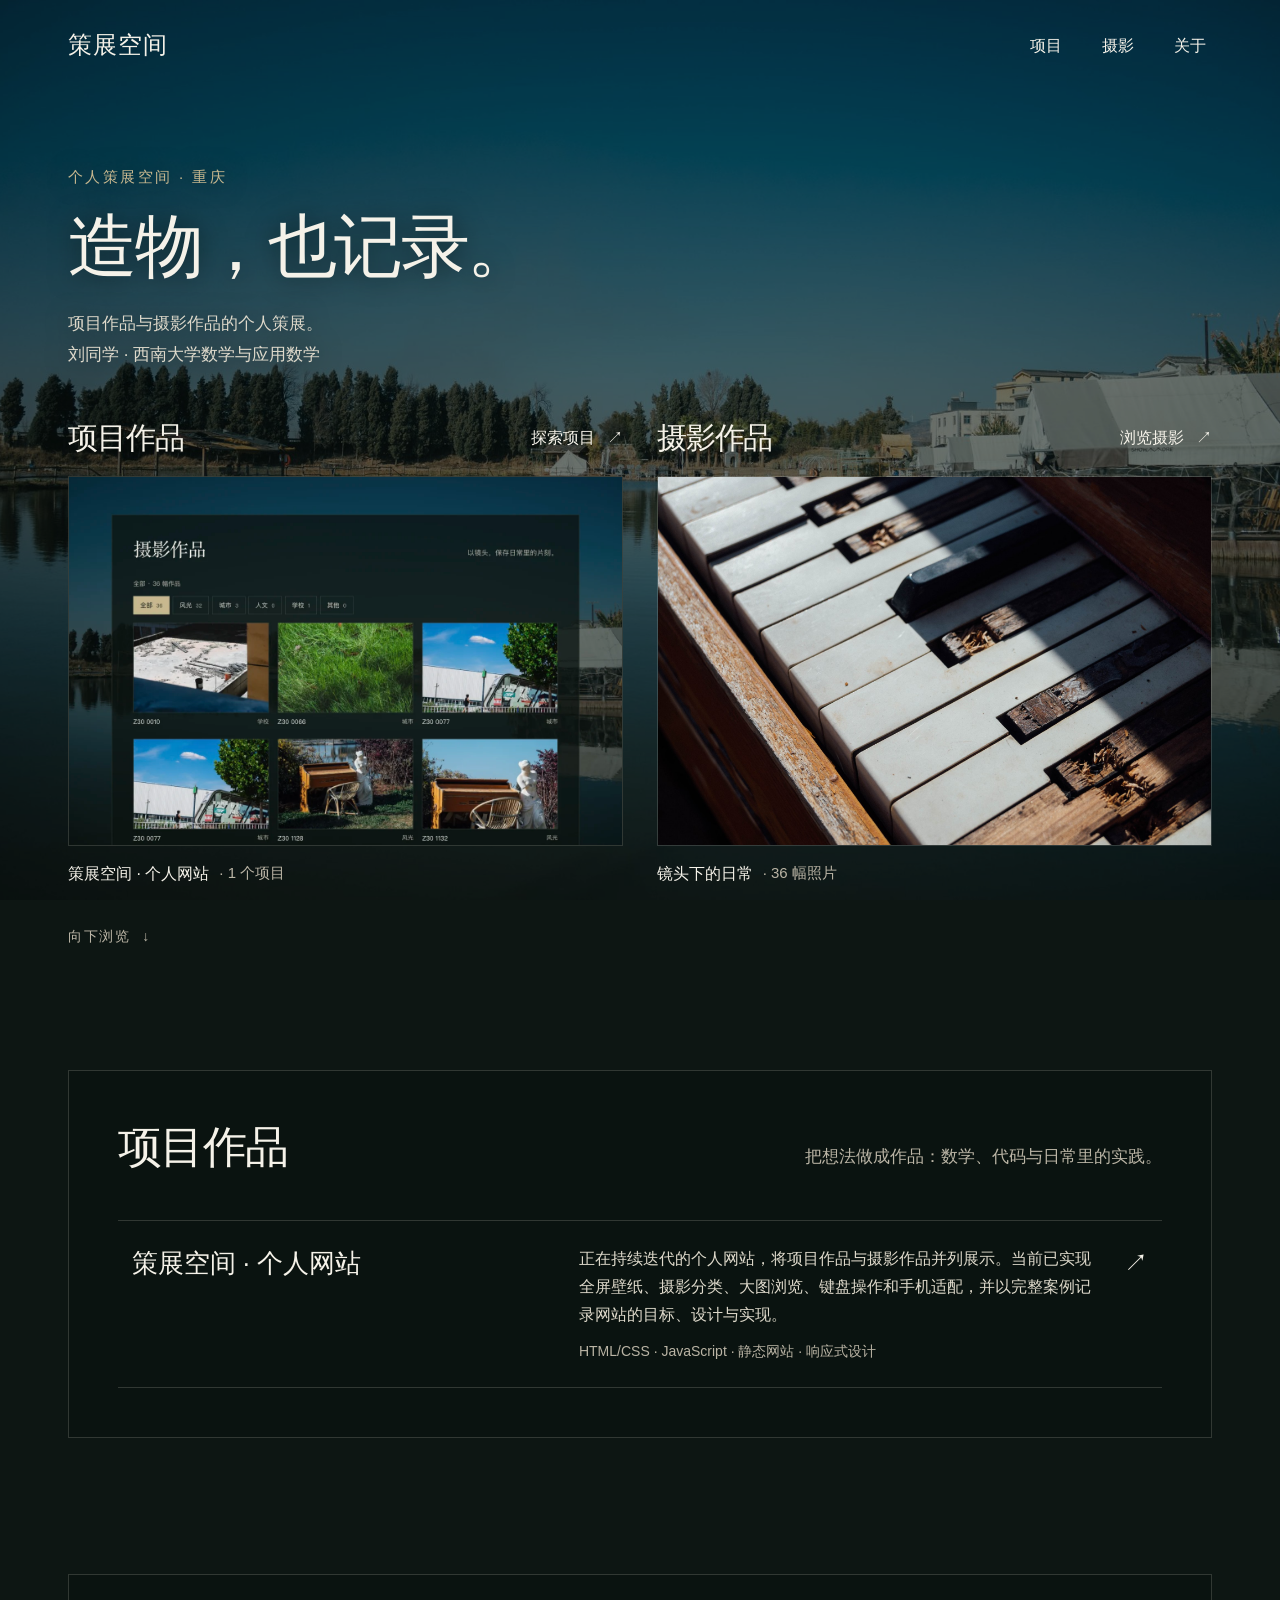
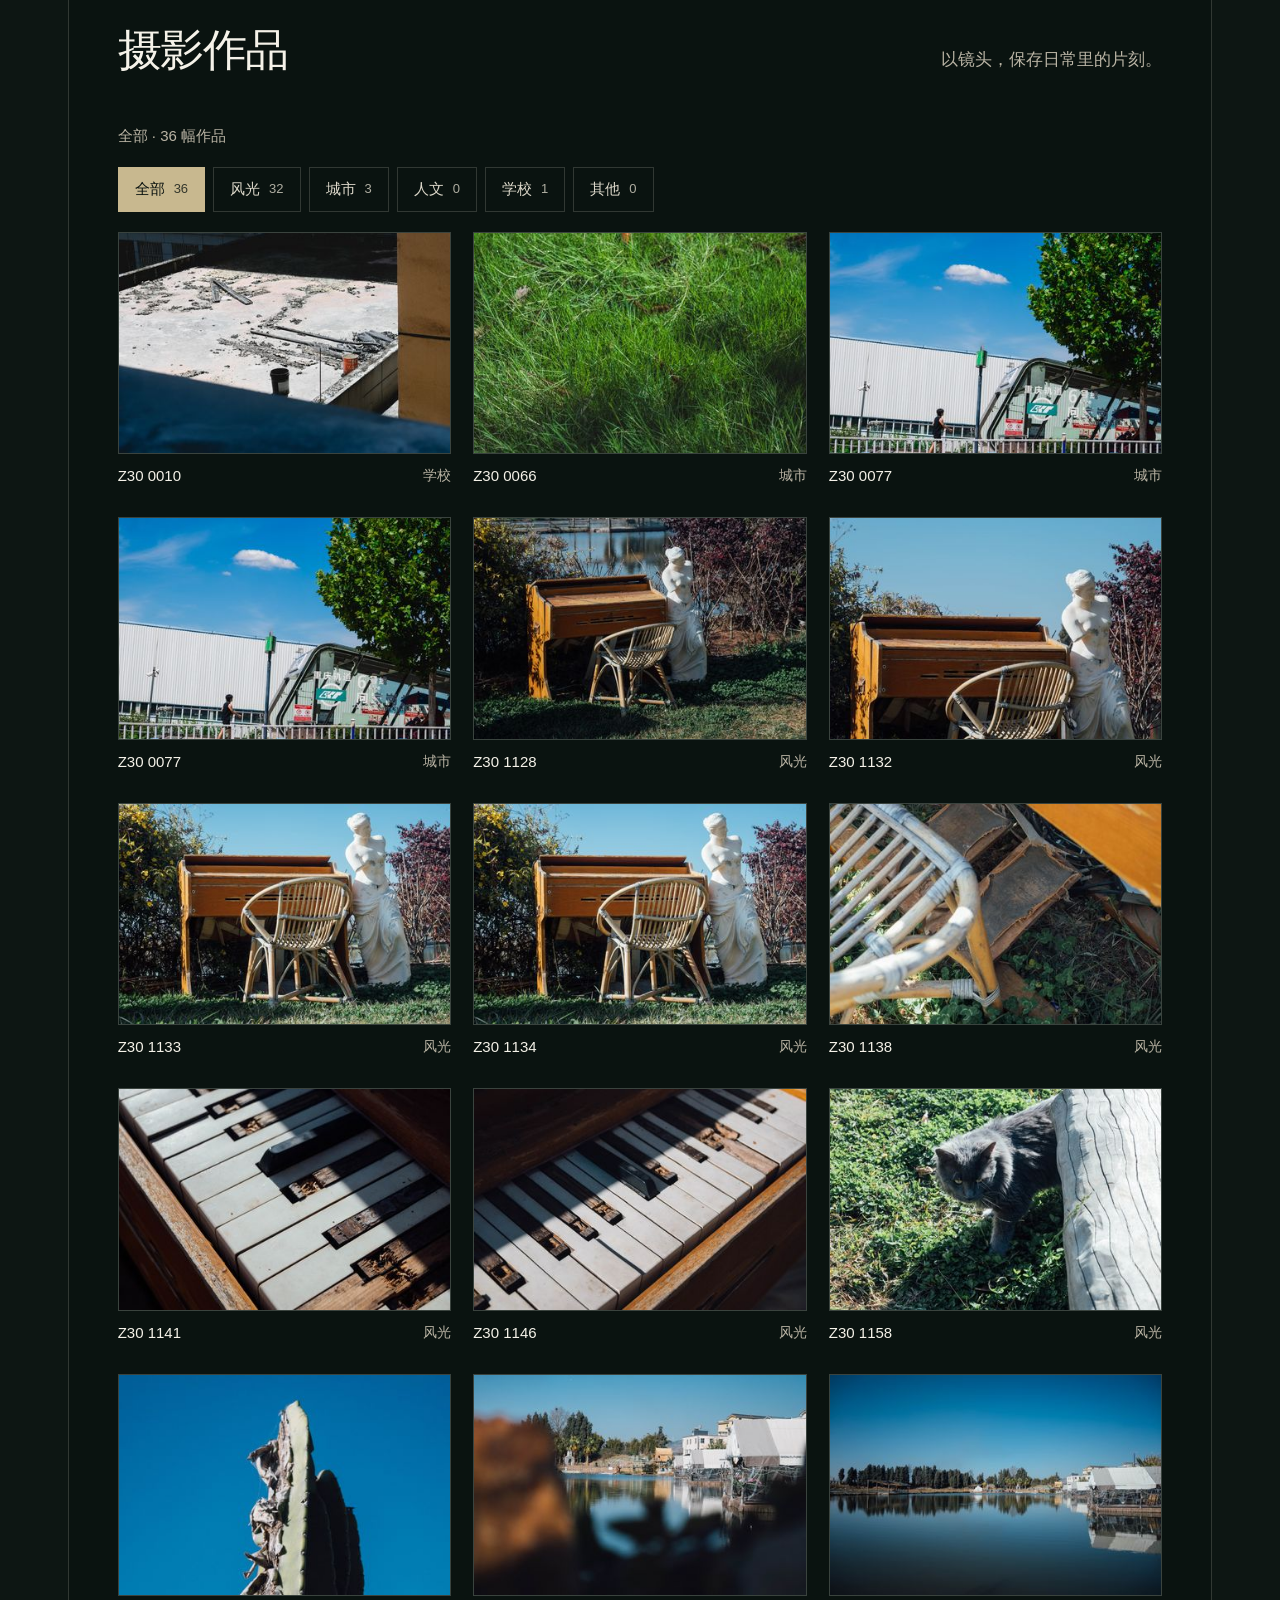
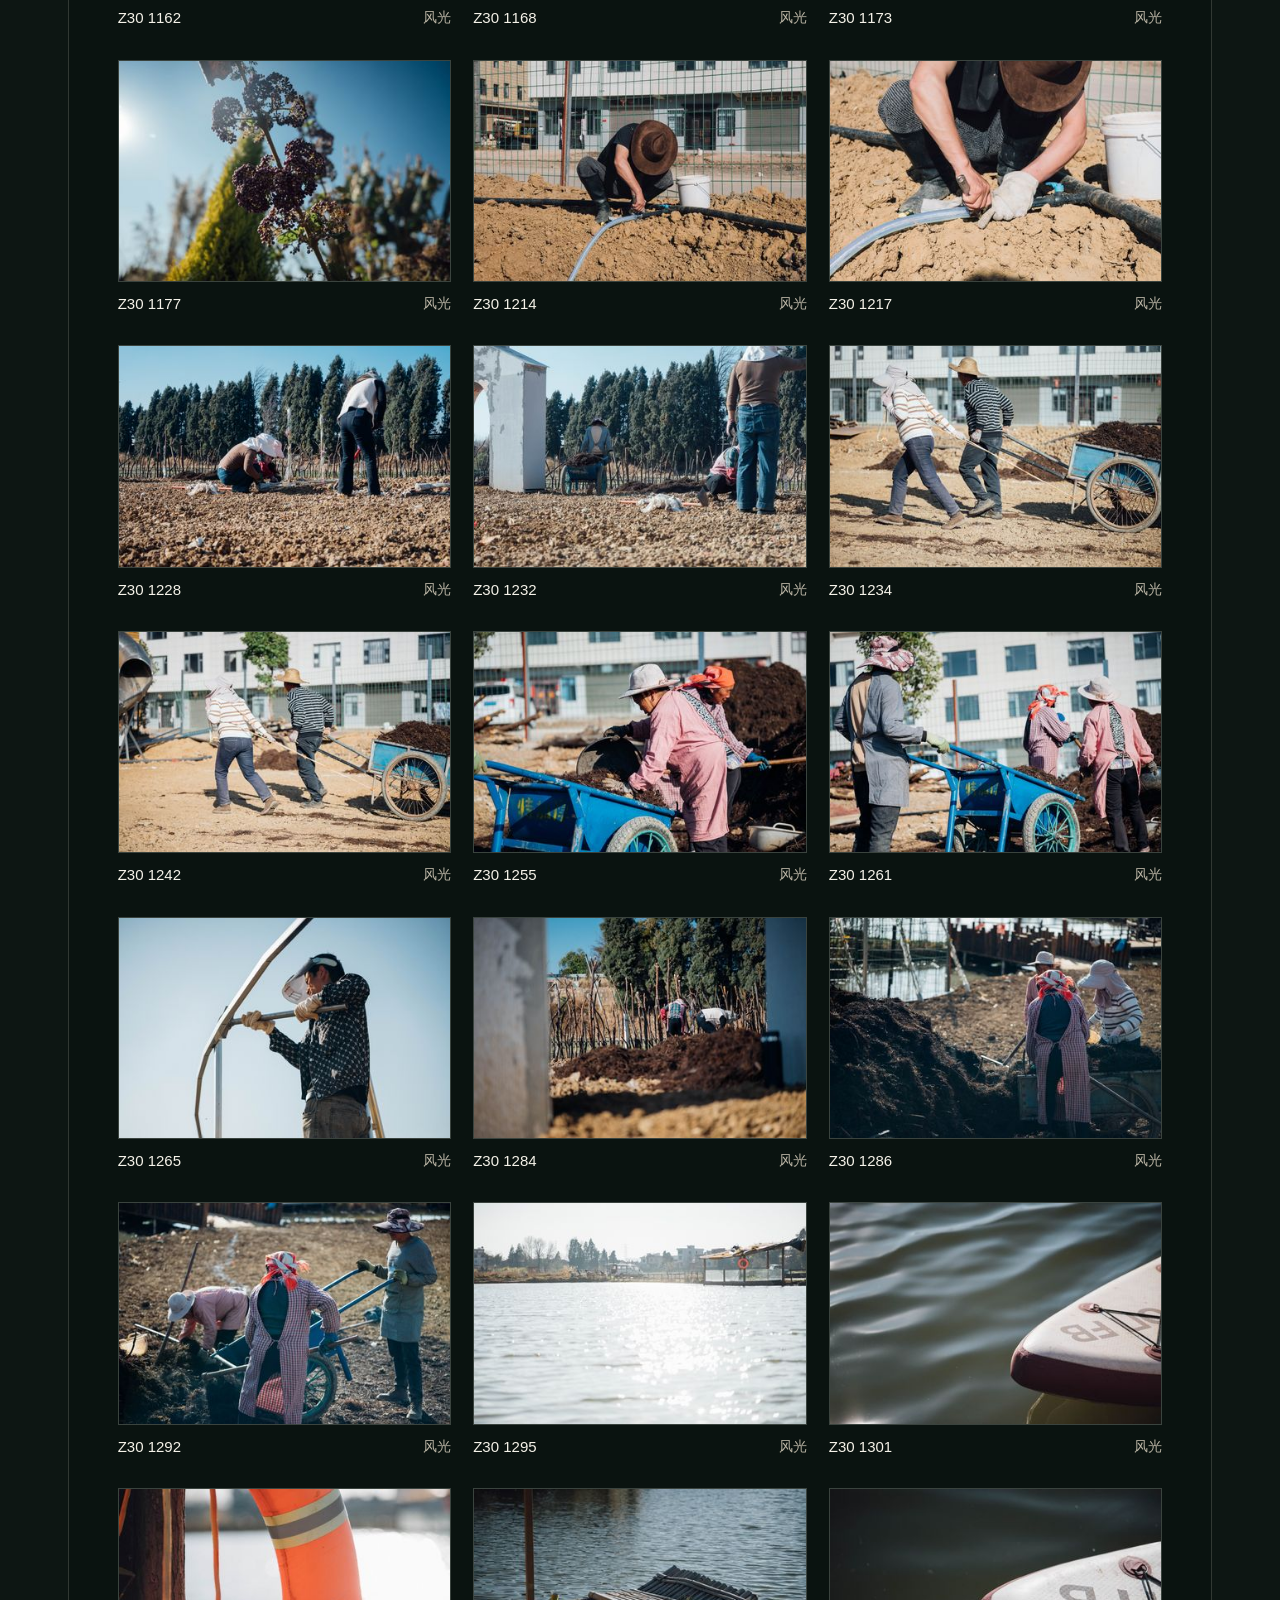
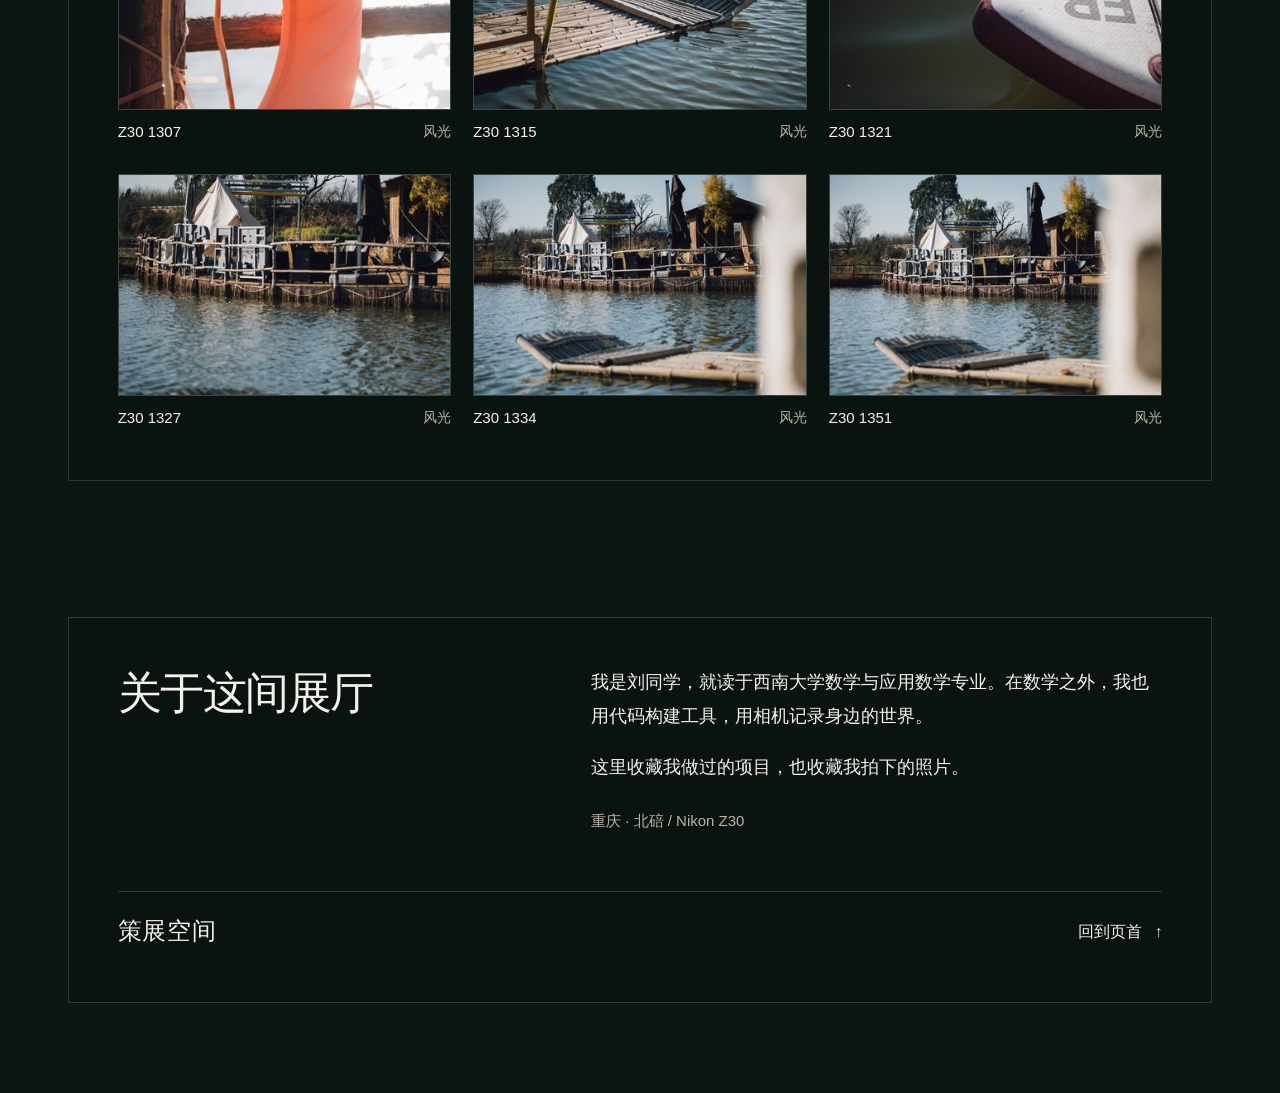
==== commit 7a552159: "feat: showcase the personal website as a complete project case Present the user-confirmed website pr" ====
--- a/demo-wallpaper.html
+++ b/demo-wallpaper.html
@@ -8,9 +8,9 @@
   <title>策展空间 · 项目与摄影（壁纸版）</title>
   <link rel="icon" href="data:image/svg+xml,%3Csvg xmlns='http://www.w3.org/2000/svg' viewBox='0 0 80 80'%3E%3Crect width='80' height='80' fill='%23192521'/%3E%3Ctext x='40' y='56' text-anchor='middle' font-size='48' fill='%23F2F3EF' font-family='serif'%3E策%3C/text%3E%3C/svg%3E">
   <link rel="stylesheet" href="css/reset.css">
-  <link rel="stylesheet" href="css/demo-wallpaper.css">
+  <link rel="stylesheet" href="css/demo-wallpaper.css?v=site-case-20261104">
   <noscript><style>.js-loading { display: none; }</style></noscript>
-  <script src="js/demo-wallpaper.js" defer></script>
+  <script src="js/demo-wallpaper.js?v=site-case-20261104" defer></script>
 </head>
 <body>
   <div class="wallpaper" aria-hidden="true">
@@ -44,13 +44,14 @@
             <a class="action-link" href="#projects">探索项目 <span aria-hidden="true">↗</span></a>
           </div>
           <a class="portal__media project-cover" id="featured-project-cover" href="#projects" aria-label="查看项目作品">
-            <span class="project-cover__kind" id="featured-project-kind">微信小程序</span>
-            <span class="project-cover__title" id="featured-project-name" aria-hidden="true">Todo<br>Calendar</span>
+            <img class="project-cover__image" id="featured-project-image" alt="" width="1440" height="900">
+            <span class="project-cover__kind" id="featured-project-kind">个人网站</span>
+            <span class="project-cover__title" id="featured-project-name" aria-hidden="true">策展<br>空间</span>
             <span class="project-cover__note">从一个想法，到一件作品。</span>
           </a>
           <p class="portal__caption">
-            <span id="featured-project-title">Todo Calendar</span>
-            <span class="portal__meta" id="project-count">· 4 个项目</span>
+            <span id="featured-project-title">策展空间 · 个人网站</span>
+            <span class="portal__meta" id="project-count">· 持续迭代</span>
           </p>
         </article>
 
--- a/css/demo-wallpaper.css
+++ b/css/demo-wallpaper.css
@@ -182,11 +182,22 @@
   border: 1px solid var(--wp-line);
 }
 .project-cover {
+  position: relative;
   flex-direction: column;
   align-items: flex-start;
   justify-content: space-between;
   padding: clamp(22px, 2.8vw, 40px);
   background: rgba(9, 18, 14, .72);
+}
+.project-cover__image { display: none; }
+.project-cover--image { padding: 0; }
+.project-cover--image > span { display: none; }
+.project-cover--image .project-cover__image {
+  display: block;
+  width: 100%;
+  height: 100%;
+  object-fit: cover;
+  object-position: top center;
 }
 .project-cover__kind { color: var(--wp-ink-muted); font-size: 14px; letter-spacing: .08em; }
 .project-cover__title {
